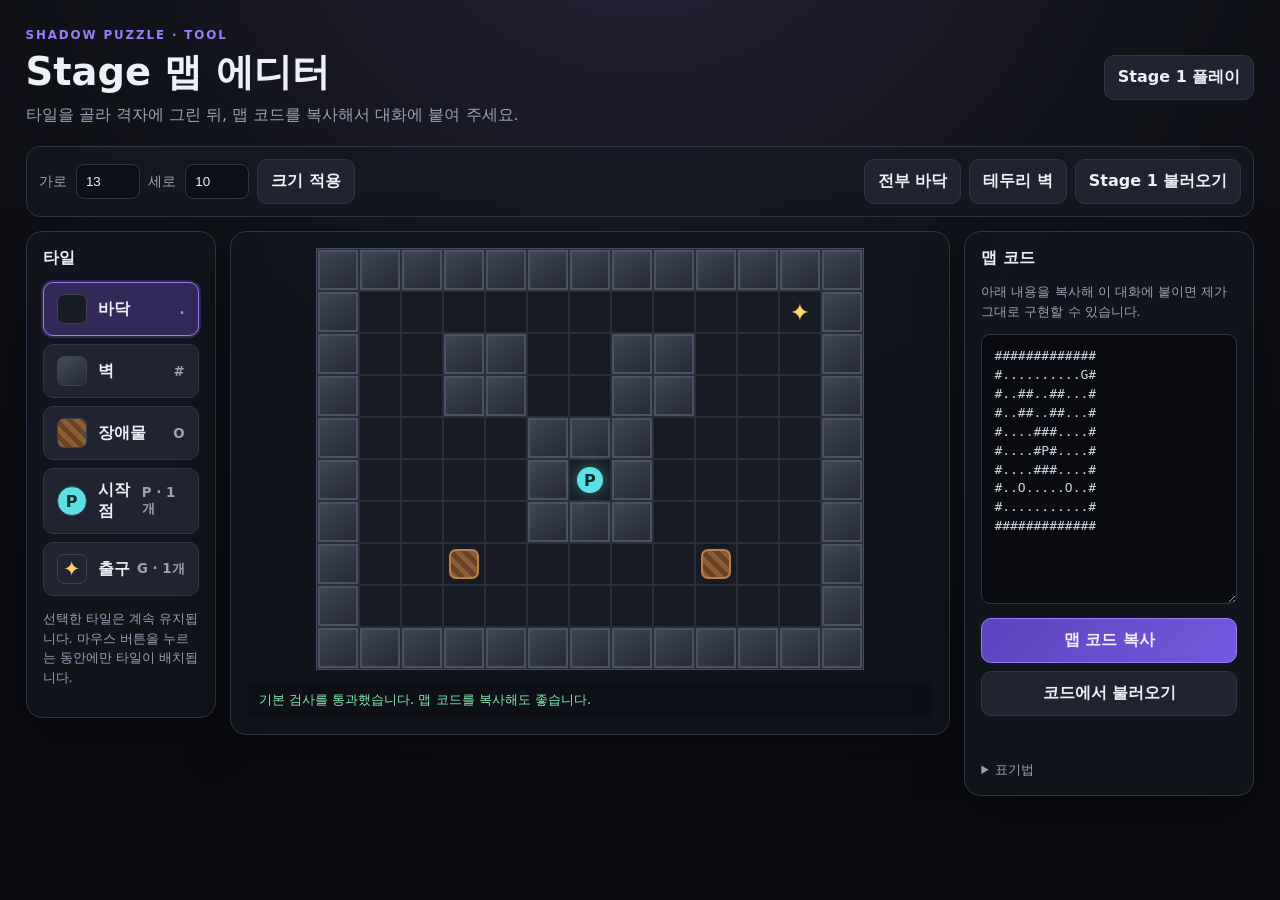
==== editor.html @ 382719ce "Document persistent tile selection behavior" ====
<!doctype html>
<html lang="ko">
<head>
  <meta charset="utf-8">
  <meta name="viewport" content="width=device-width, initial-scale=1">
  <meta name="theme-color" content="#11131a">
  <title>그림자 퍼즐 — 맵 에디터</title>
  <link rel="stylesheet" href="editor.css">
</head>
<body>
  <main class="editor-app">
    <header>
      <div>
        <p class="eyebrow">SHADOW PUZZLE · TOOL</p>
        <h1>Stage 맵 에디터</h1>
        <p class="subtitle">타일을 골라 격자에 그린 뒤, 맵 코드를 복사해서 대화에 붙여 주세요.</p>
      </div>
      <a class="back" href="index.html">Stage 1 플레이</a>
    </header>

    <section class="toolbar">
      <div class="size-control">
        <label>가로 <input id="widthInput" type="number" min="5" max="30" value="13"></label>
        <label>세로 <input id="heightInput" type="number" min="5" max="30" value="10"></label>
        <button id="resizeButton">크기 적용</button>
      </div>
      <div class="actions">
        <button id="clearButton">전부 바닥</button>
        <button id="borderButton">테두리 벽</button>
        <button id="sampleButton">Stage 1 불러오기</button>
      </div>
    </section>

    <div class="workspace">
      <aside class="palette">
        <h2>타일</h2>
        <button class="tile active" data-tile="."><i class="floor"></i><span>바닥<small>.</small></span></button>
        <button class="tile" data-tile="#"><i class="wall"></i><span>벽<small>#</small></span></button>
        <button class="tile" data-tile="O"><i class="obstacle"></i><span>장애물<small>O</small></span></button>
        <button class="tile" data-tile="P"><i class="player">P</i><span>시작점<small>P · 1개</small></span></button>
        <button class="tile" data-tile="G"><i class="goal">✦</i><span>출구<small>G · 1개</small></span></button>
        <p class="hint">선택한 타일은 계속 유지됩니다. 마우스 버튼을 누르는 동안에만 타일이 배치됩니다.</p>
      </aside>

      <section class="canvas-panel">
        <div id="mapGrid" class="map-grid" aria-label="맵 편집 격자"></div>
        <div id="validation" class="validation" aria-live="polite"></div>
      </section>

      <aside class="export-panel">
        <h2>맵 코드</h2>
        <p>아래 내용을 복사해 이 대화에 붙이면 제가 그대로 구현할 수 있습니다.</p>
        <textarea id="mapOutput" spellcheck="false" aria-label="맵 코드"></textarea>
        <div class="export-actions">
          <button id="copyButton" class="primary">맵 코드 복사</button>
          <button id="importButton">코드에서 불러오기</button>
        </div>
        <p id="copyStatus" class="copy-status"></p>
        <details>
          <summary>표기법</summary>
          <code>. 바닥<br># 벽<br>O 장애물<br>P 시작점<br>G 출구</code>
        </details>
      </aside>
    </div>
  </main>
  <script src="editor.js?v=5"></script>
</body>
</html>
---- editor.css ----
:root{color-scheme:dark;--bg:#0b0c11;--panel:#151821;--line:#303646;--text:#eef0f7;--muted:#9aa2b5;--purple:#9b7cff;--cyan:#5ce1e6;--gold:#ffd166;--cell:42px}*{box-sizing:border-box}body{margin:0;min-height:100vh;background:radial-gradient(circle at 50% -20%,#28233c,#11131a 42%,var(--bg) 80%);color:var(--text);font-family:Inter,Pretendard,"Noto Sans KR",system-ui,sans-serif}.editor-app{width:min(1440px,96vw);margin:auto;padding:28px 0 50px}header{display:flex;align-items:center;justify-content:space-between;gap:20px;margin-bottom:20px}.eyebrow{margin:0 0 5px;color:var(--purple);font-size:.74rem;font-weight:850;letter-spacing:.16em}h1{margin:0;font-size:clamp(1.55rem,3vw,2.4rem)}.subtitle{margin:7px 0 0;color:var(--muted)}button,.back{border:1px solid var(--line);border-radius:10px;background:#202431;color:var(--text);padding:11px 13px;font:inherit;font-weight:750;cursor:pointer;text-decoration:none;transition:.15s}button:hover,.back:hover{border-color:#7a839b;transform:translateY(-1px)}.toolbar{display:flex;justify-content:space-between;gap:12px;flex-wrap:wrap;padding:12px;margin-bottom:14px;border:1px solid var(--line);border-radius:14px;background:#151821cc}.size-control,.actions{display:flex;gap:8px;align-items:center;flex-wrap:wrap}label{color:var(--muted);font-size:.85rem}input{width:64px;margin-left:5px;border:1px solid var(--line);border-radius:8px;background:#0d1016;color:var(--text);padding:9px}.workspace{display:grid;grid-template-columns:190px minmax(360px,1fr) 290px;gap:14px;align-items:start}.palette,.canvas-panel,.export-panel{border:1px solid var(--line);border-radius:16px;background:#12151ddd;box-shadow:0 16px 50px #0004}.palette,.export-panel{padding:16px}.palette h2,.export-panel h2{margin:0 0 13px;font-size:1rem}.tile{width:100%;display:flex;align-items:center;gap:11px;margin-bottom:8px;text-align:left}.tile.active{border-color:var(--purple);background:#342a59;box-shadow:0 0 0 2px #9b7cff33}.tile i{display:grid;place-items:center;width:30px;height:30px;border:1px solid #3a4150;border-radius:7px;font-style:normal}.tile span{display:flex;justify-content:space-between;align-items:center;flex:1}.tile small{color:var(--muted)}i.floor{background:#171b24}i.wall{background:linear-gradient(145deg,#464c5c,#252a35)}i.obstacle{background:repeating-linear-gradient(45deg,#8b5e34 0 5px,#684126 5px 10px)}i.player{background:var(--cyan);color:#062d30;border-radius:50%}i.goal{color:var(--gold);font-size:1.3rem}.hint,.export-panel p{color:var(--muted);font-size:.8rem;line-height:1.55}.canvas-panel{padding:16px;overflow:auto;min-height:500px}.map-grid{display:grid;width:max-content;margin:auto;border:1px solid #454c5d;background:#08090d;user-select:none;touch-action:none}.cell{width:var(--cell);height:var(--cell);border:1px solid #292e3a;background:#171b24;display:grid;place-items:center;cursor:crosshair;padding:0;border-radius:0}.cell:hover{outline:2px solid var(--purple);outline-offset:-2px;z-index:2}.cell[data-value="#"]{background:linear-gradient(145deg,#414756,#242934);box-shadow:inset 0 0 0 2px #4b5263}.cell[data-value="O"]:after{content:"";width:64%;height:64%;border-radius:7px;background:repeating-linear-gradient(45deg,#8b5e34 0 5px,#684126 5px 10px);border:2px solid #b9824c}.cell[data-value="P"]:after{content:"P";display:grid;place-items:center;width:64%;height:64%;border-radius:50%;background:var(--cyan);color:#062d30;font-weight:900;box-shadow:0 0 15px #5ce1e677}.cell[data-value="G"]:after{content:"✦";color:var(--gold);font-size:1.55rem}.validation{margin-top:12px;min-height:36px;padding:9px 12px;border-radius:9px;background:#0d1016;color:var(--muted);font-size:.83rem}.validation.ok{color:#87e8b2}.validation.warn{color:#ffca6b}.export-panel textarea{width:100%;height:270px;resize:vertical;border:1px solid var(--line);border-radius:9px;background:#090b10;color:#cfd5e2;padding:12px;font:13px/1.45 Consolas,monospace;white-space:pre}.export-actions{display:grid;gap:8px;margin-top:10px}.primary{background:linear-gradient(135deg,#5c42bd,#7659df);border-color:#9b7cff}.copy-status{min-height:20px;color:#87e8b2!important}details{color:var(--muted);font-size:.8rem}details code{display:block;margin-top:8px;line-height:1.7}@media(max-width:1050px){.workspace{grid-template-columns:170px 1fr}.export-panel{grid-column:1/-1}.export-panel textarea{height:190px}}@media(max-width:680px){.editor-app{width:98vw;padding-top:16px}.workspace{grid-template-columns:1fr}.palette{display:grid;grid-template-columns:1fr 1fr;gap:7px}.palette h2,.palette .hint{grid-column:1/-1}.tile{margin:0}.export-panel{grid-column:auto}:root{--cell:34px}header{align-items:flex-start}.subtitle{font-size:.82rem}.back{white-space:nowrap}}
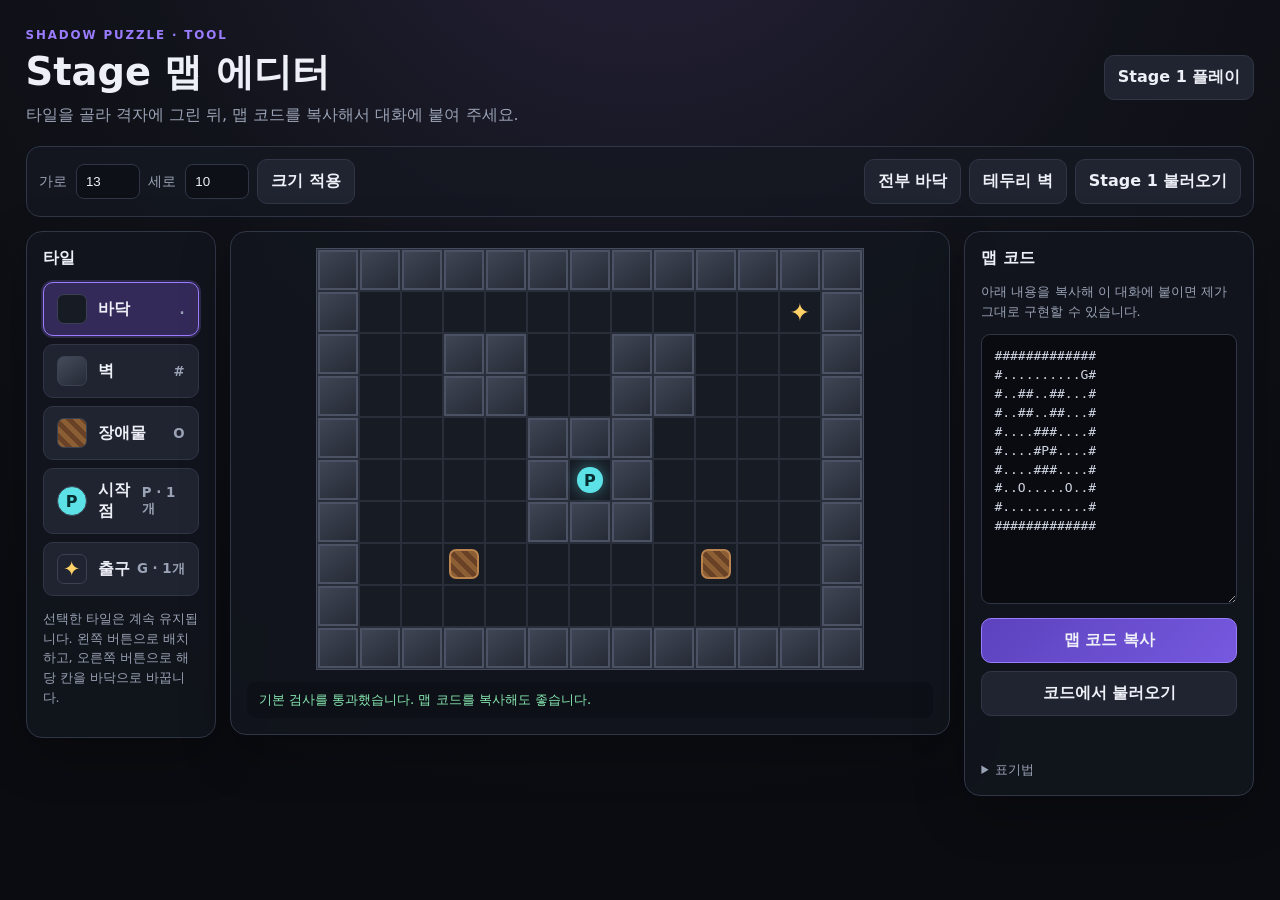
==== commit bb6fd8e2: "Document right-click erase control" ====
--- a/editor.html
+++ b/editor.html
@@ -39,7 +39,7 @@
         <button class="tile" data-tile="O"><i class="obstacle"></i><span>장애물<small>O</small></span></button>
         <button class="tile" data-tile="P"><i class="player">P</i><span>시작점<small>P · 1개</small></span></button>
         <button class="tile" data-tile="G"><i class="goal">✦</i><span>출구<small>G · 1개</small></span></button>
-        <p class="hint">선택한 타일은 계속 유지됩니다. 마우스 버튼을 누르는 동안에만 타일이 배치됩니다.</p>
+        <p class="hint">선택한 타일은 계속 유지됩니다. 왼쪽 버튼으로 배치하고, 오른쪽 버튼으로 해당 칸을 바닥으로 바꿉니다.</p>
       </aside>
 
       <section class="canvas-panel">
@@ -63,6 +63,6 @@
       </aside>
     </div>
   </main>
-  <script src="editor.js?v=5"></script>
+  <script src="editor.js?v=6"></script>
 </body>
 </html>
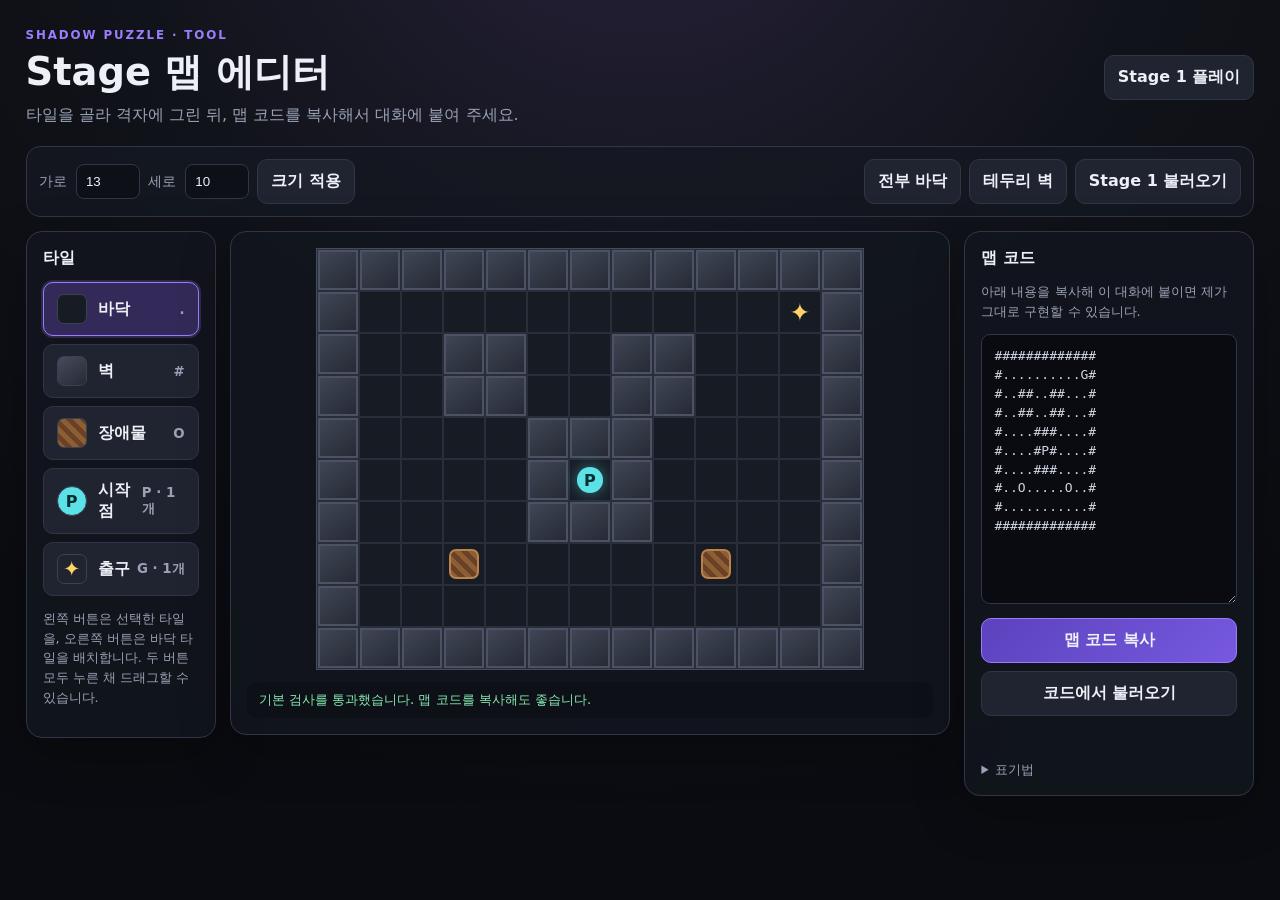
==== commit 7b0b6726: "Explain symmetric mouse placement controls" ====
--- a/editor.html
+++ b/editor.html
@@ -39,7 +39,7 @@
         <button class="tile" data-tile="O"><i class="obstacle"></i><span>장애물<small>O</small></span></button>
         <button class="tile" data-tile="P"><i class="player">P</i><span>시작점<small>P · 1개</small></span></button>
         <button class="tile" data-tile="G"><i class="goal">✦</i><span>출구<small>G · 1개</small></span></button>
-        <p class="hint">선택한 타일은 계속 유지됩니다. 왼쪽 버튼으로 배치하고, 오른쪽 버튼으로 해당 칸을 바닥으로 바꿉니다.</p>
+        <p class="hint">왼쪽 버튼은 선택한 타일을, 오른쪽 버튼은 바닥 타일을 배치합니다. 두 버튼 모두 누른 채 드래그할 수 있습니다.</p>
       </aside>
 
       <section class="canvas-panel">
@@ -63,6 +63,6 @@
       </aside>
     </div>
   </main>
-  <script src="editor.js?v=6"></script>
+  <script src="editor.js?v=9"></script>
 </body>
 </html>
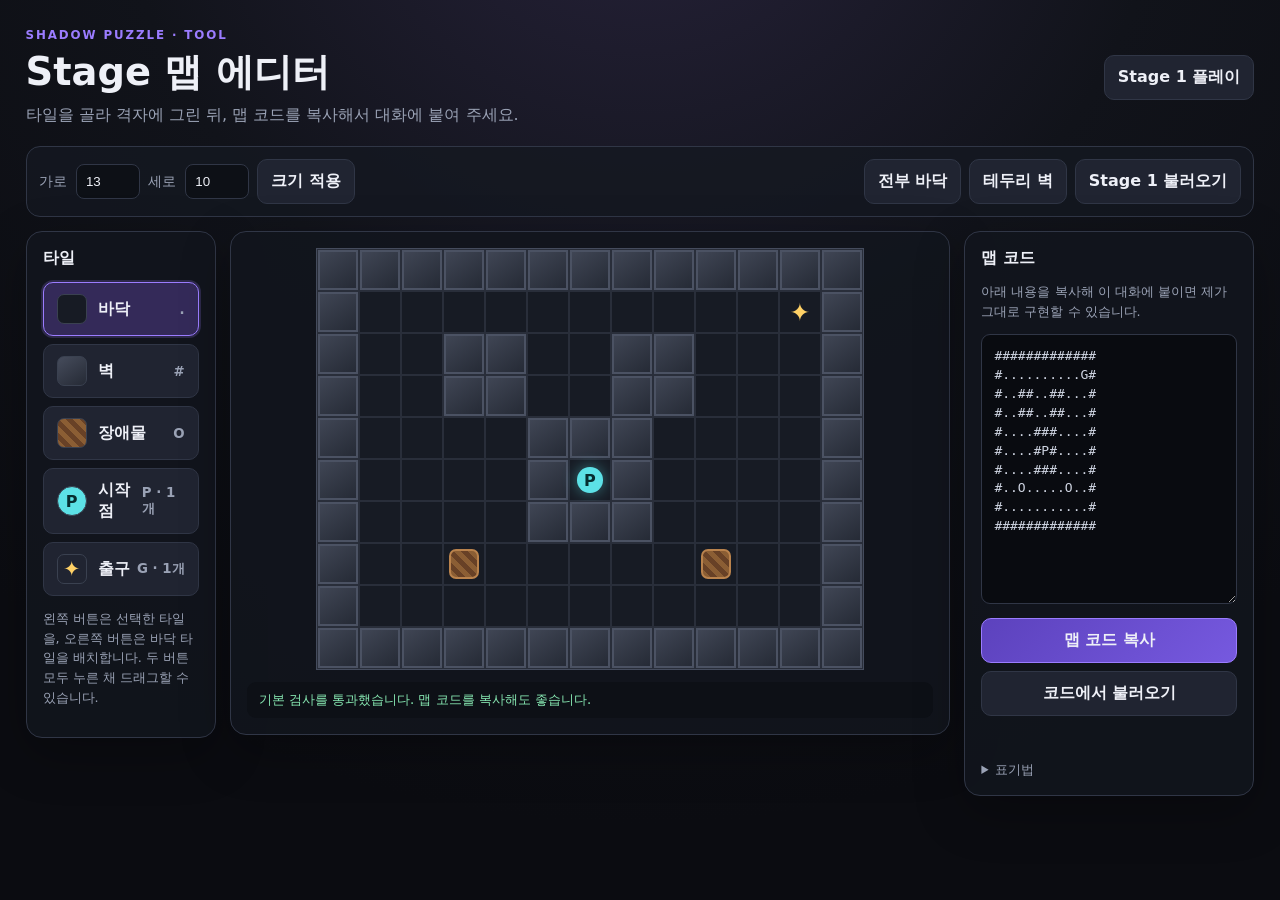
==== commit e6b3e128: "Refresh Chrome mouse event fix" ====
--- a/editor.html
+++ b/editor.html
@@ -63,6 +63,6 @@
       </aside>
     </div>
   </main>
-  <script src="editor.js?v=9"></script>
+  <script src="editor.js?v=10"></script>
 </body>
 </html>
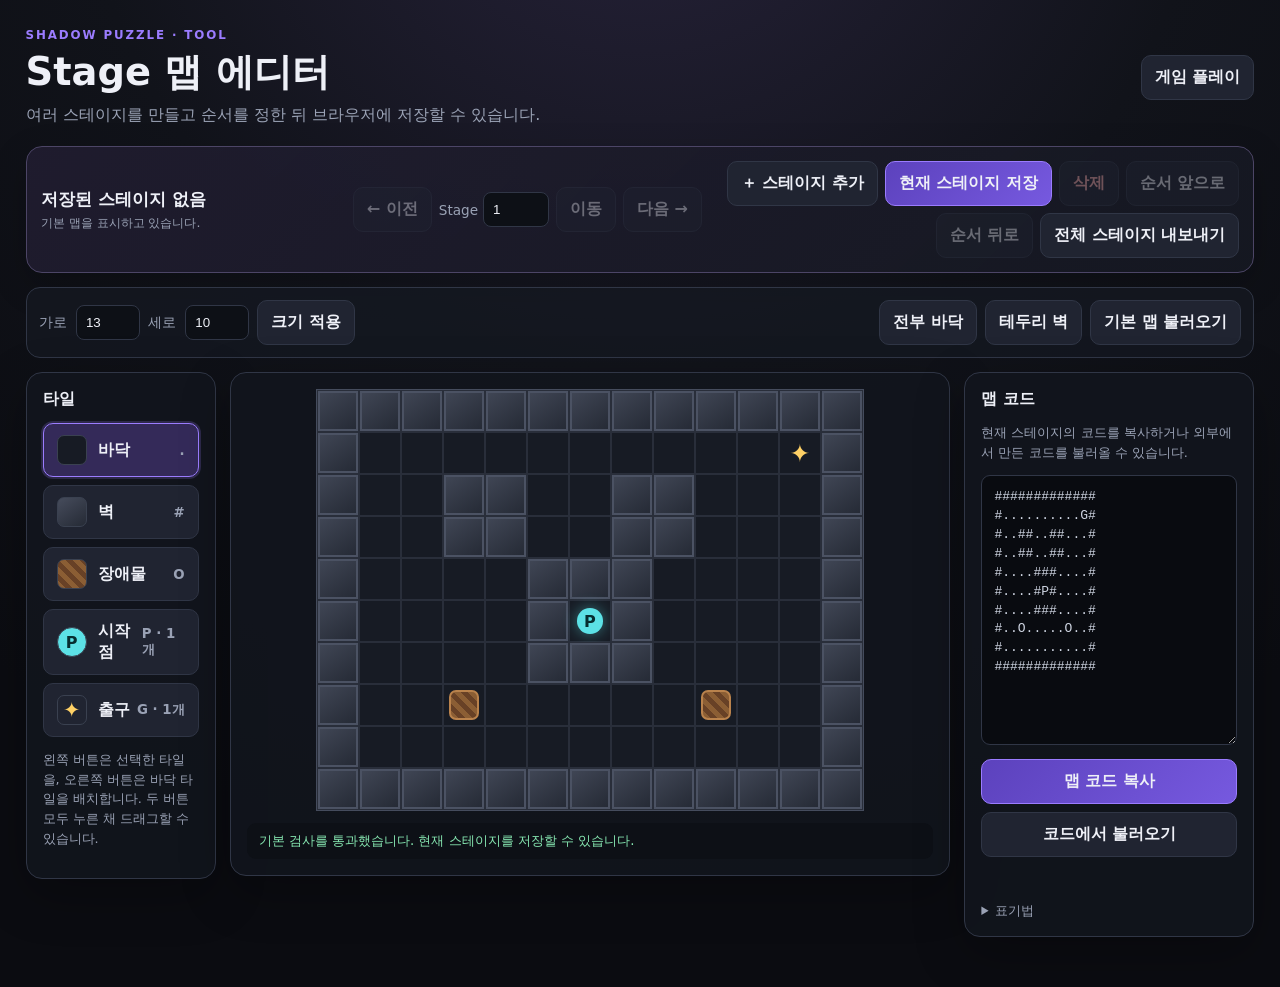
==== commit c82b0d55: "Add stage management controls to editor" ====
--- a/editor.html
+++ b/editor.html
@@ -5,7 +5,7 @@
   <meta name="viewport" content="width=device-width, initial-scale=1">
   <meta name="theme-color" content="#11131a">
   <title>그림자 퍼즐 — 맵 에디터</title>
-  <link rel="stylesheet" href="editor.css">
+  <link rel="stylesheet" href="editor-v11.css">
 </head>
 <body>
   <main class="editor-app">
@@ -13,10 +13,33 @@
       <div>
         <p class="eyebrow">SHADOW PUZZLE · TOOL</p>
         <h1>Stage 맵 에디터</h1>
-        <p class="subtitle">타일을 골라 격자에 그린 뒤, 맵 코드를 복사해서 대화에 붙여 주세요.</p>
+        <p class="subtitle">여러 스테이지를 만들고 순서를 정한 뒤 브라우저에 저장할 수 있습니다.</p>
       </div>
-      <a class="back" href="index.html">Stage 1 플레이</a>
+      <a class="back" href="index.html">게임 플레이</a>
     </header>
+
+    <section class="stage-manager" aria-label="스테이지 관리">
+      <div class="stage-location">
+        <strong id="stagePosition">저장된 스테이지 없음</strong>
+        <span id="saveState">기본 맵을 편집 중입니다.</span>
+      </div>
+      <div class="stage-navigation">
+        <button id="previousStageButton" aria-label="이전 스테이지">← 이전</button>
+        <label>Stage
+          <input id="stageJumpInput" type="number" min="1" value="1" inputmode="numeric">
+        </label>
+        <button id="goToStageButton">이동</button>
+        <button id="nextStageButton" aria-label="다음 스테이지">다음 →</button>
+      </div>
+      <div class="stage-actions">
+        <button id="addStageButton">＋ 스테이지 추가</button>
+        <button id="saveStageButton" class="primary">현재 스테이지 저장</button>
+        <button id="deleteStageButton" class="danger">삭제</button>
+        <button id="moveStageEarlierButton">순서 앞으로</button>
+        <button id="moveStageLaterButton">순서 뒤로</button>
+        <button id="exportAllStagesButton">전체 스테이지 내보내기</button>
+      </div>
+    </section>
 
     <section class="toolbar">
       <div class="size-control">
@@ -27,7 +50,7 @@
       <div class="actions">
         <button id="clearButton">전부 바닥</button>
         <button id="borderButton">테두리 벽</button>
-        <button id="sampleButton">Stage 1 불러오기</button>
+        <button id="sampleButton">기본 맵 불러오기</button>
       </div>
     </section>
 
@@ -49,13 +72,13 @@
 
       <aside class="export-panel">
         <h2>맵 코드</h2>
-        <p>아래 내용을 복사해 이 대화에 붙이면 제가 그대로 구현할 수 있습니다.</p>
+        <p>현재 스테이지의 코드를 복사하거나 외부에서 만든 코드를 불러올 수 있습니다.</p>
         <textarea id="mapOutput" spellcheck="false" aria-label="맵 코드"></textarea>
         <div class="export-actions">
           <button id="copyButton" class="primary">맵 코드 복사</button>
           <button id="importButton">코드에서 불러오기</button>
         </div>
-        <p id="copyStatus" class="copy-status"></p>
+        <p id="copyStatus" class="copy-status" aria-live="polite"></p>
         <details>
           <summary>표기법</summary>
           <code>. 바닥<br># 벽<br>O 장애물<br>P 시작점<br>G 출구</code>
@@ -63,6 +86,24 @@
       </aside>
     </div>
   </main>
-  <script src="editor.js?v=10"></script>
+  <div id="noticeModal" class="modal-backdrop" hidden>
+    <section class="modal-card notice-card" role="dialog" aria-modal="true" aria-labelledby="noticeTitle">
+      <h2 id="noticeTitle">스테이지 안내</h2>
+      <p id="noticeMessage"></p>
+      <button id="closeNoticeButton" class="primary">확인</button>
+    </section>
+  </div>
+  <div id="exportAllModal" class="modal-backdrop" hidden>
+    <section class="modal-card export-all-card" role="dialog" aria-modal="true" aria-labelledby="exportAllTitle">
+      <h2 id="exportAllTitle">전체 스테이지 내보내기</h2>
+      <p>아래 코드는 저장된 스테이지 순서를 그대로 반영한 게임용 <code>STAGES</code> 배열입니다.</p>
+      <textarea id="allStagesOutput" spellcheck="false" readonly aria-label="전체 스테이지 코드"></textarea>
+      <div class="modal-actions">
+        <button id="copyAllStagesButton" class="primary">전체 코드 복사</button>
+        <button id="closeExportAllButton">닫기</button>
+      </div>
+    </section>
+  </div>
+  <script src="editor-v11.js"></script>
 </body>
-</html>+</html>
--- a/editor-v11.css
+++ b/editor-v11.css
@@ -0,0 +1 @@
+:root{color-scheme:dark;--bg:#0b0c11;--panel:#151821;--line:#303646;--text:#eef0f7;--muted:#9aa2b5;--purple:#9b7cff;--cyan:#5ce1e6;--gold:#ffd166;--cell:42px}*{box-sizing:border-box}body{margin:0;min-height:100vh;background:radial-gradient(circle at 50% -20%,#28233c,#11131a 42%,var(--bg) 80%);color:var(--text);font-family:Inter,Pretendard,"Noto Sans KR",system-ui,sans-serif}.editor-app{width:min(1440px,96vw);margin:auto;padding:28px 0 50px}header{display:flex;align-items:center;justify-content:space-between;gap:20px;margin-bottom:20px}.eyebrow{margin:0 0 5px;color:var(--purple);font-size:.74rem;font-weight:850;letter-spacing:.16em}h1{margin:0;font-size:clamp(1.55rem,3vw,2.4rem)}.subtitle{margin:7px 0 0;color:var(--muted)}button,.back{border:1px solid var(--line);border-radius:10px;background:#202431;color:var(--text);padding:11px 13px;font:inherit;font-weight:750;cursor:pointer;text-decoration:none;transition:.15s}button:hover:not(:disabled),.back:hover{border-color:#7a839b;transform:translateY(-1px)}button:disabled{cursor:not-allowed;opacity:.38}.primary{background:linear-gradient(135deg,#5c42bd,#7659df);border-color:#9b7cff}.danger{color:#ffb0b0}.stage-manager{display:grid;grid-template-columns:minmax(190px,.8fr) auto minmax(390px,1.4fr);align-items:center;gap:12px;padding:14px;margin-bottom:14px;border:1px solid #4c4566;border-radius:16px;background:linear-gradient(135deg,#211d31dd,#151821ee);box-shadow:0 12px 36px #0003}.stage-location{display:grid;gap:4px}.stage-location strong{font-size:1.08rem}.stage-location span{color:var(--muted);font-size:.78rem}.stage-location span.dirty{color:#ffca6b}.stage-navigation,.stage-actions{display:flex;align-items:center;gap:7px;flex-wrap:wrap}.stage-navigation label{display:flex;align-items:center;gap:5px}.stage-navigation input{width:66px;margin:0}.stage-actions{justify-content:flex-end}.toolbar{display:flex;justify-content:space-between;gap:12px;flex-wrap:wrap;padding:12px;margin-bottom:14px;border:1px solid var(--line);border-radius:14px;background:#151821cc}.size-control,.actions{display:flex;gap:8px;align-items:center;flex-wrap:wrap}label{color:var(--muted);font-size:.85rem}input{width:64px;margin-left:5px;border:1px solid var(--line);border-radius:8px;background:#0d1016;color:var(--text);padding:9px}.workspace{display:grid;grid-template-columns:190px minmax(360px,1fr) 290px;gap:14px;align-items:start}.palette,.canvas-panel,.export-panel{border:1px solid var(--line);border-radius:16px;background:#12151ddd;box-shadow:0 16px 50px #0004}.palette,.export-panel{padding:16px}.palette h2,.export-panel h2{margin:0 0 13px;font-size:1rem}.tile{width:100%;display:flex;align-items:center;gap:11px;margin-bottom:8px;text-align:left}.tile.active{border-color:var(--purple);background:#342a59;box-shadow:0 0 0 2px #9b7cff33}.tile i{display:grid;place-items:center;width:30px;height:30px;border:1px solid #3a4150;border-radius:7px;font-style:normal}.tile span{display:flex;justify-content:space-between;align-items:center;flex:1}.tile small{color:var(--muted)}i.floor{background:#171b24}i.wall{background:linear-gradient(145deg,#464c5c,#252a35)}i.obstacle{background:repeating-linear-gradient(45deg,#8b5e34 0 5px,#684126 5px 10px)}i.player{background:var(--cyan);color:#062d30;border-radius:50%}i.goal{color:var(--gold);font-size:1.3rem}.hint,.export-panel p{color:var(--muted);font-size:.8rem;line-height:1.55}.canvas-panel{padding:16px;overflow:auto;min-height:500px}.map-grid{display:grid;width:max-content;margin:auto;border:1px solid #454c5d;background:#08090d;user-select:none;touch-action:none}.cell{width:var(--cell);height:var(--cell);border:1px solid #292e3a;background:#171b24;display:grid;place-items:center;cursor:crosshair;padding:0;border-radius:0}.cell:hover{outline:2px solid var(--purple);outline-offset:-2px;z-index:2}.cell[data-value="#"]{background:linear-gradient(145deg,#414756,#242934);box-shadow:inset 0 0 0 2px #4b5263}.cell[data-value="O"]:after{content:"";width:64%;height:64%;border-radius:7px;background:repeating-linear-gradient(45deg,#8b5e34 0 5px,#684126 5px 10px);border:2px solid #b9824c}.cell[data-value="P"]:after{content:"P";display:grid;place-items:center;width:64%;height:64%;border-radius:50%;background:var(--cyan);color:#062d30;font-weight:900;box-shadow:0 0 15px #5ce1e677}.cell[data-value="G"]:after{content:"✦";color:var(--gold);font-size:1.55rem}.validation{margin-top:12px;min-height:36px;padding:9px 12px;border-radius:9px;background:#0d1016;color:var(--muted);font-size:.83rem}.validation.ok{color:#87e8b2}.validation.warn{color:#ffca6b}.export-panel textarea{width:100%;height:270px;resize:vertical;border:1px solid var(--line);border-radius:9px;background:#090b10;color:#cfd5e2;padding:12px;font:13px/1.45 Consolas,monospace;white-space:pre}.export-actions{display:grid;gap:8px;margin-top:10px}.copy-status{min-height:20px;color:#87e8b2!important}details{color:var(--muted);font-size:.8rem}details code{display:block;margin-top:8px;line-height:1.7}.modal-backdrop{position:fixed;inset:0;z-index:50;display:grid;place-items:center;padding:20px;background:#05060bd9;backdrop-filter:blur(5px)}.modal-backdrop[hidden]{display:none}.modal-card{width:min(520px,94vw);max-height:90vh;overflow:auto;border:1px solid #65598d;border-radius:18px;background:#171a24;box-shadow:0 24px 80px #000a;padding:22px}.modal-card h2{margin:0 0 10px}.modal-card p{color:var(--muted);line-height:1.55}.notice-card{text-align:center}.notice-card button{min-width:120px}.export-all-card{width:min(760px,94vw)}.export-all-card textarea{width:100%;height:min(52vh,480px);resize:vertical;border:1px solid var(--line);border-radius:10px;background:#090b10;color:#cfd5e2;padding:14px;font:13px/1.5 Consolas,monospace;white-space:pre}.modal-actions{display:flex;justify-content:flex-end;gap:8px;margin-top:12px}@media(max-width:1180px){.stage-manager{grid-template-columns:1fr 1fr}.stage-actions{grid-column:1/-1;justify-content:flex-start}}@media(max-width:1050px){.workspace{grid-template-columns:170px 1fr}.export-panel{grid-column:1/-1}.export-panel textarea{height:190px}}@media(max-width:680px){.editor-app{width:98vw;padding-top:16px}.stage-manager{grid-template-columns:1fr}.stage-actions{grid-column:auto}.workspace{grid-template-columns:1fr}.palette{display:grid;grid-template-columns:1fr 1fr;gap:7px}.palette h2,.palette .hint{grid-column:1/-1}.tile{margin:0}.export-panel{grid-column:auto}:root{--cell:34px}header{align-items:flex-start}.subtitle{font-size:.82rem}.back{white-space:nowrap}.modal-actions{display:grid}}
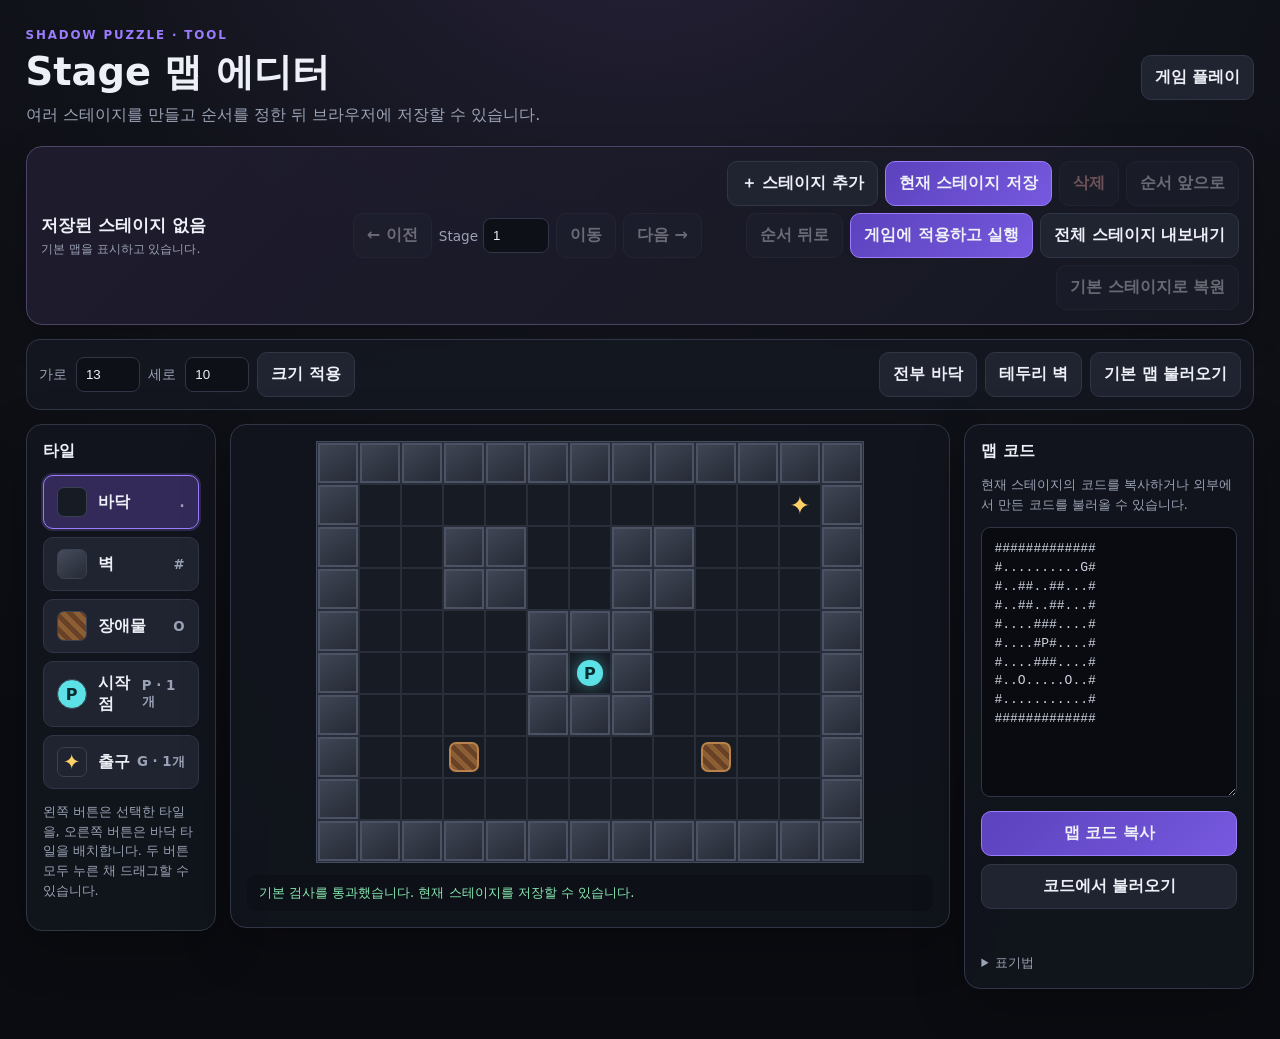
==== commit efd651bd: "Add apply play and restore buttons" ====
--- a/editor.html
+++ b/editor.html
@@ -5,7 +5,7 @@
   <meta name="viewport" content="width=device-width, initial-scale=1">
   <meta name="theme-color" content="#11131a">
   <title>그림자 퍼즐 — 맵 에디터</title>
-  <link rel="stylesheet" href="editor-v11.css">
+  <link rel="stylesheet" href="editor-v12.css">
 </head>
 <body>
   <main class="editor-app">
@@ -37,7 +37,9 @@
         <button id="deleteStageButton" class="danger">삭제</button>
         <button id="moveStageEarlierButton">순서 앞으로</button>
         <button id="moveStageLaterButton">순서 뒤로</button>
+        <button id="applyAndPlayButton" class="primary">게임에 적용하고 실행</button>
         <button id="exportAllStagesButton">전체 스테이지 내보내기</button>
+        <button id="restoreBuiltInButton">기본 스테이지로 복원</button>
       </div>
     </section>
 
@@ -104,6 +106,6 @@
       </div>
     </section>
   </div>
-  <script src="editor-v11.js"></script>
+  <script src="editor-v12.js"></script>
 </body>
 </html>
--- a/editor-v12.css
+++ b/editor-v12.css
@@ -0,0 +1 @@
+:root{color-scheme:dark;--bg:#0b0c11;--panel:#151821;--line:#303646;--text:#eef0f7;--muted:#9aa2b5;--purple:#9b7cff;--cyan:#5ce1e6;--gold:#ffd166;--cell:42px}*{box-sizing:border-box}body{margin:0;min-height:100vh;background:radial-gradient(circle at 50% -20%,#28233c,#11131a 42%,var(--bg) 80%);color:var(--text);font-family:Inter,Pretendard,"Noto Sans KR",system-ui,sans-serif}.editor-app{width:min(1440px,96vw);margin:auto;padding:28px 0 50px}header{display:flex;align-items:center;justify-content:space-between;gap:20px;margin-bottom:20px}.eyebrow{margin:0 0 5px;color:var(--purple);font-size:.74rem;font-weight:850;letter-spacing:.16em}h1{margin:0;font-size:clamp(1.55rem,3vw,2.4rem)}.subtitle{margin:7px 0 0;color:var(--muted)}button,.back{border:1px solid var(--line);border-radius:10px;background:#202431;color:var(--text);padding:11px 13px;font:inherit;font-weight:750;cursor:pointer;text-decoration:none;transition:.15s}button:hover:not(:disabled),.back:hover{border-color:#7a839b;transform:translateY(-1px)}button:disabled{cursor:not-allowed;opacity:.38}.primary{background:linear-gradient(135deg,#5c42bd,#7659df);border-color:#9b7cff}.danger{color:#ffb0b0}.stage-manager{display:grid;grid-template-columns:minmax(190px,.8fr) auto minmax(390px,1.4fr);align-items:center;gap:12px;padding:14px;margin-bottom:14px;border:1px solid #4c4566;border-radius:16px;background:linear-gradient(135deg,#211d31dd,#151821ee);box-shadow:0 12px 36px #0003}.stage-location{display:grid;gap:4px}.stage-location strong{font-size:1.08rem}.stage-location span{color:var(--muted);font-size:.78rem}.stage-location span.dirty{color:#ffca6b}.stage-navigation,.stage-actions{display:flex;align-items:center;gap:7px;flex-wrap:wrap}.stage-navigation label{display:flex;align-items:center;gap:5px}.stage-navigation input{width:66px;margin:0}.stage-actions{justify-content:flex-end}.toolbar{display:flex;justify-content:space-between;gap:12px;flex-wrap:wrap;padding:12px;margin-bottom:14px;border:1px solid var(--line);border-radius:14px;background:#151821cc}.size-control,.actions{display:flex;gap:8px;align-items:center;flex-wrap:wrap}label{color:var(--muted);font-size:.85rem}input{width:64px;margin-left:5px;border:1px solid var(--line);border-radius:8px;background:#0d1016;color:var(--text);padding:9px}.workspace{display:grid;grid-template-columns:190px minmax(360px,1fr) 290px;gap:14px;align-items:start}.palette,.canvas-panel,.export-panel{border:1px solid var(--line);border-radius:16px;background:#12151ddd;box-shadow:0 16px 50px #0004}.palette,.export-panel{padding:16px}.palette h2,.export-panel h2{margin:0 0 13px;font-size:1rem}.tile{width:100%;display:flex;align-items:center;gap:11px;margin-bottom:8px;text-align:left}.tile.active{border-color:var(--purple);background:#342a59;box-shadow:0 0 0 2px #9b7cff33}.tile i{display:grid;place-items:center;width:30px;height:30px;border:1px solid #3a4150;border-radius:7px;font-style:normal}.tile span{display:flex;justify-content:space-between;align-items:center;flex:1}.tile small{color:var(--muted)}i.floor{background:#171b24}i.wall{background:linear-gradient(145deg,#464c5c,#252a35)}i.obstacle{background:repeating-linear-gradient(45deg,#8b5e34 0 5px,#684126 5px 10px)}i.player{background:var(--cyan);color:#062d30;border-radius:50%}i.goal{color:var(--gold);font-size:1.3rem}.hint,.export-panel p{color:var(--muted);font-size:.8rem;line-height:1.55}.canvas-panel{padding:16px;overflow:auto;min-height:500px}.map-grid{display:grid;width:max-content;margin:auto;border:1px solid #454c5d;background:#08090d;user-select:none;touch-action:none}.cell{width:var(--cell);height:var(--cell);border:1px solid #292e3a;background:#171b24;display:grid;place-items:center;cursor:crosshair;padding:0;border-radius:0}.cell:hover{outline:2px solid var(--purple);outline-offset:-2px;z-index:2}.cell[data-value="#"]{background:linear-gradient(145deg,#414756,#242934);box-shadow:inset 0 0 0 2px #4b5263}.cell[data-value="O"]:after{content:"";width:64%;height:64%;border-radius:7px;background:repeating-linear-gradient(45deg,#8b5e34 0 5px,#684126 5px 10px);border:2px solid #b9824c}.cell[data-value="P"]:after{content:"P";display:grid;place-items:center;width:64%;height:64%;border-radius:50%;background:var(--cyan);color:#062d30;font-weight:900;box-shadow:0 0 15px #5ce1e677}.cell[data-value="G"]:after{content:"✦";color:var(--gold);font-size:1.55rem}.validation{margin-top:12px;min-height:36px;padding:9px 12px;border-radius:9px;background:#0d1016;color:var(--muted);font-size:.83rem}.validation.ok{color:#87e8b2}.validation.warn{color:#ffca6b}.export-panel textarea{width:100%;height:270px;resize:vertical;border:1px solid var(--line);border-radius:9px;background:#090b10;color:#cfd5e2;padding:12px;font:13px/1.45 Consolas,monospace;white-space:pre}.export-actions{display:grid;gap:8px;margin-top:10px}.copy-status{min-height:20px;color:#87e8b2!important}details{color:var(--muted);font-size:.8rem}details code{display:block;margin-top:8px;line-height:1.7}.modal-backdrop{position:fixed;inset:0;z-index:50;display:grid;place-items:center;padding:20px;background:#05060bd9;backdrop-filter:blur(5px)}.modal-backdrop[hidden]{display:none}.modal-card{width:min(520px,94vw);max-height:90vh;overflow:auto;border:1px solid #65598d;border-radius:18px;background:#171a24;box-shadow:0 24px 80px #000a;padding:22px}.modal-card h2{margin:0 0 10px}.modal-card p{color:var(--muted);line-height:1.55}.notice-card{text-align:center}.notice-card button{min-width:120px}.export-all-card{width:min(760px,94vw)}.export-all-card textarea{width:100%;height:min(52vh,480px);resize:vertical;border:1px solid var(--line);border-radius:10px;background:#090b10;color:#cfd5e2;padding:14px;font:13px/1.5 Consolas,monospace;white-space:pre}.modal-actions{display:flex;justify-content:flex-end;gap:8px;margin-top:12px}@media(max-width:1180px){.stage-manager{grid-template-columns:1fr 1fr}.stage-actions{grid-column:1/-1;justify-content:flex-start}}@media(max-width:1050px){.workspace{grid-template-columns:170px 1fr}.export-panel{grid-column:1/-1}.export-panel textarea{height:190px}}@media(max-width:680px){.editor-app{width:98vw;padding-top:16px}.stage-manager{grid-template-columns:1fr}.stage-actions{grid-column:auto}.workspace{grid-template-columns:1fr}.palette{display:grid;grid-template-columns:1fr 1fr;gap:7px}.palette h2,.palette .hint{grid-column:1/-1}.tile{margin:0}.export-panel{grid-column:auto}:root{--cell:34px}header{align-items:flex-start}.subtitle{font-size:.82rem}.back{white-space:nowrap}.modal-actions{display:grid}}
